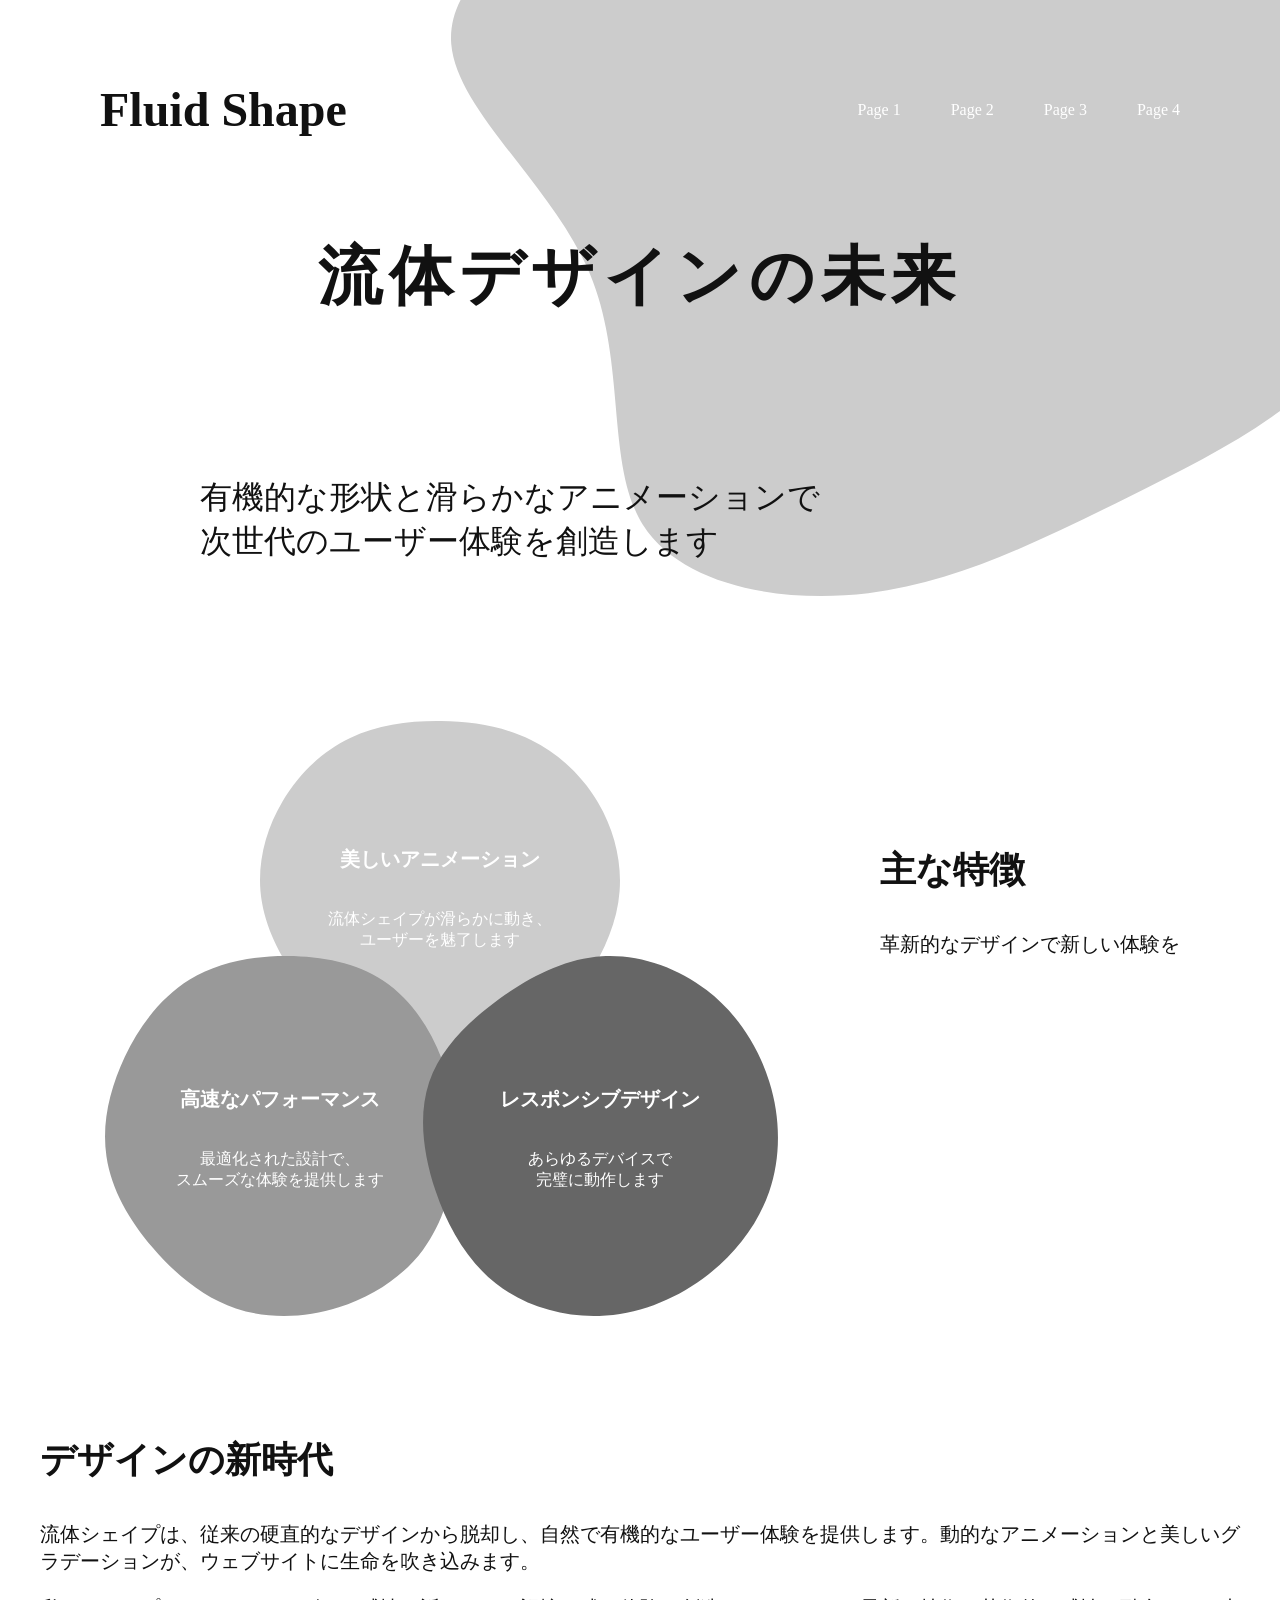
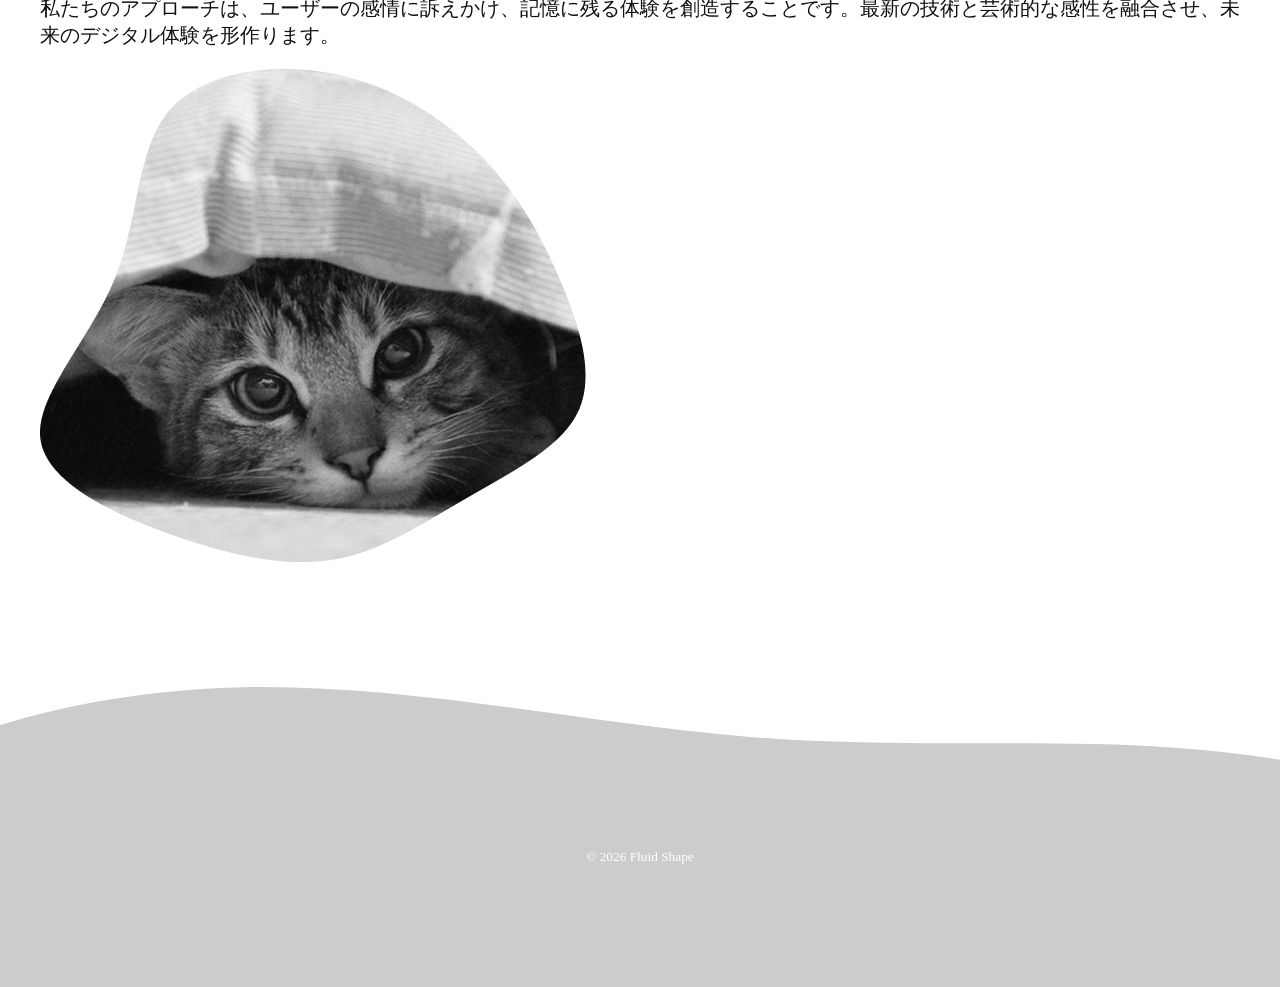
==== fluid-shape_custom/index.html @ 5879d37d "initial" ====
<!doctype html>
<html lang="ja">
<head>
  <meta charset="UTF-8" />
  <title>Fluid Shape</title>
  <link rel="stylesheet" href="style.css">
</head>

<body>
  <header>
    <div class="links">
      <h1 class="logo"><a href="#">Fluid Shape</a></h1>
      <nav>
        <a href="#">Page 1</a>
        <a href="#">Page 2</a>
        <a href="#">Page 3</a>
        <a href="#">Page 4</a>
      </nav>
    </div>
    <p class="main-copy">流体デザインの未来</p>
    <p class="sub-copy">
      有機的な形状と滑らかなアニメーションで<br>
      次世代のユーザー体験を創造します
    </p>
  </header>

  <main>
    <section class="feature">
      <div class="text-area">
        <h2>主な特徴</h2>
        <p>革新的なデザインで新しい体験を</p>
      </div>

      <div class="features">
        <div class="center">
          <div>
            <h3>美しいアニメーション</h3>
            <p>流体シェイプが滑らかに動き、<br>ユーザーを魅了します</p>
          </div>
        </div>
        <div class="left">
          <div>
            <h3>高速なパフォーマンス</h3>
            <p>最適化された設計で、<br>スムーズな体験を提供します</p>
          </div>
        </div>
        <div class="right">
          <div>
            <h3>レスポンシブデザイン</h3>
            <p>あらゆるデバイスで<br>完璧に動作します</p>
          </div>
        </div>
      </div>

    </section>

    <section class="new-era">
      <div class="text-area">
        <h2>デザインの新時代</h2>
        <p>流体シェイプは、従来の硬直的なデザインから脱却し、自然で有機的なユーザー体験を提供します。動的なアニメーションと美しいグラデーションが、ウェブサイトに生命を吹き込みます。</p>
        <p>私たちのアプローチは、ユーザーの感情に訴えかけ、記憶に残る体験を創造することです。最新の技術と芸術的な感性を融合させ、未来のデジタル体験を形作ります。</p>
      </div>
      <img src="img/cat.png" alt="猫">
    </section>
  </main>

  <footer>
    <small class="copyright">&copy; 2026 Fluid Shape</small>
  </footer>
</body>
</html>
---- fluid-shape_custom/style.css ----
@charset "utf-8";

* {
  box-sizing: border-box;
}

body {
  margin: 0;
  color: #111;
  font-size: 16px;
  min-width: 1200px
}

a {
  color: inherit;
  text-decoration: none;
}

header {
  height: 596px;
  display: flex;
  flex-direction: column;
  position: relative;
  background: url(img/header.svg) no-repeat top right/contain;
}

.links {
  width: 100%;
  display: flex;
  justify-content: space-between;
  align-items: center;
  padding: 50px 100px 0;
}

.links .logo {
  font-size: 48px;
}

.links nav {
  display: flex;
  gap: 50px;
}

.links nav a {
  color: #fff;
}

.main-copy {
  width: 100%;
  font-size: 64px;
  font-weight: 700;
  text-align: center;
  margin: 1em 0 0;
  letter-spacing: .1em;
}

.sub-copy {
  font-size: 32px;
  position: absolute;
  left: 200px;
  bottom: 0;
}

main {
  width: 1200px;
  margin: auto;
}

section {
  margin: 120px auto;
}

h2 {
  font-size: 36px;
  margin-bottom: 1em;
}

.text-area p {
  font-size: 20px;
}

.feature {
  display: flex;
  flex-direction: row-reverse;
  justify-content: center;
  gap: 100px;
}

.feature .text-area {
  margin-top: 100px;
}

.features {
  width: 680px;
  height: 600px;
  position: relative;
  text-align: center;
  color: #fff;
}

.features div {
  position: absolute;
  display: flex;
  flex-direction: column;
  justify-content: center;
  align-items: center;
  width: 360px;
  height: 360px;
}

.center {
  background: url(img/center.svg) center/contain no-repeat;
  top: 0;
  left: 50%;
  transform: translateX(-50%);
}

.left {
  background: url(img/left.svg) center/contain no-repeat;
  left: 0;
  bottom: 0;
}

.right {
  background: url(img/right.svg) center/contain no-repeat;
  right: 0;
  bottom: 0;
}

.features h3 {
  font-size: 20px;
  margin-bottom: 1em;
}

.section-2 {
  display: flex;
  align-items: center;
  justify-content: space-between;
}

.section-2 .text-area {
  width: 44%;
}


.section-2 img {
  width: 50%;
  height: auto;
}

footer {
  height: 300px;
  background: url(img/footer.svg) top center /cover no-repeat;
  display: flex;
  justify-content: center;
  align-items: center;
}

.copyright {
  color: #fff;
  margin-top: 40px;
}
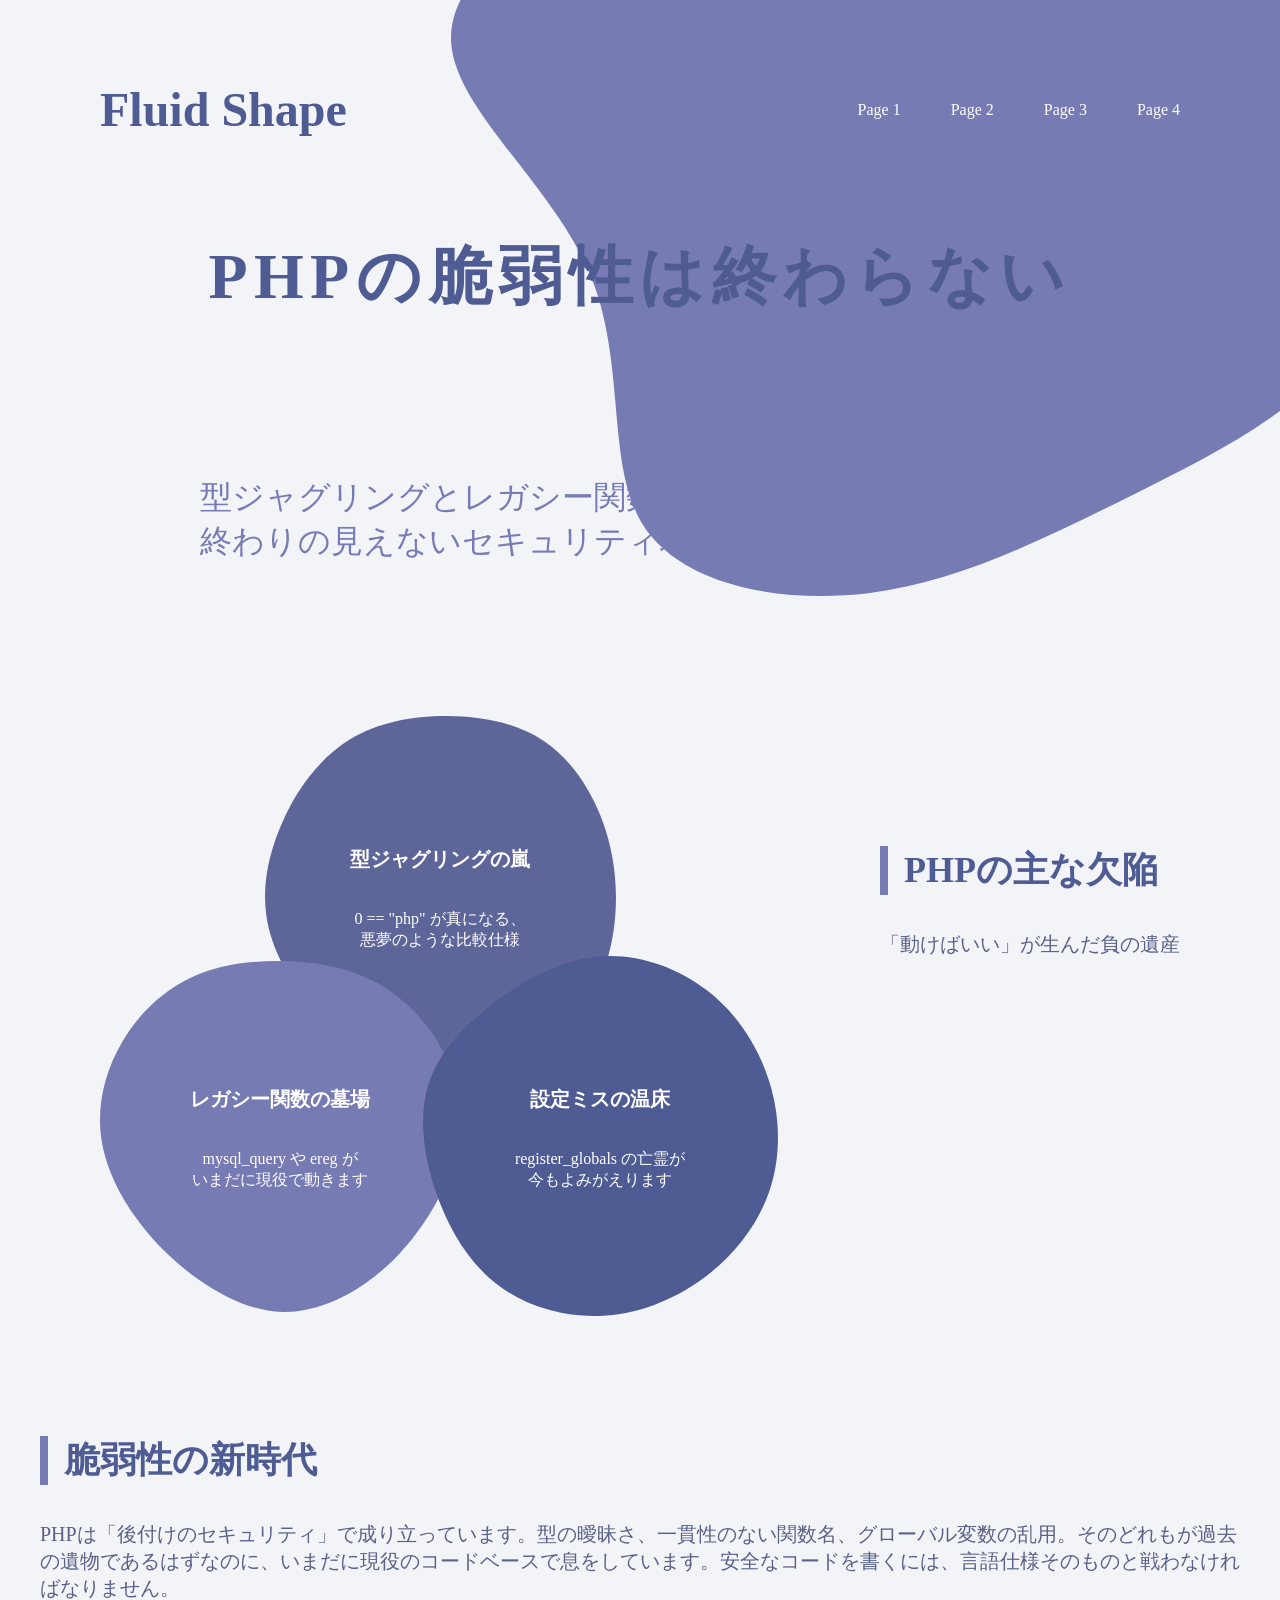
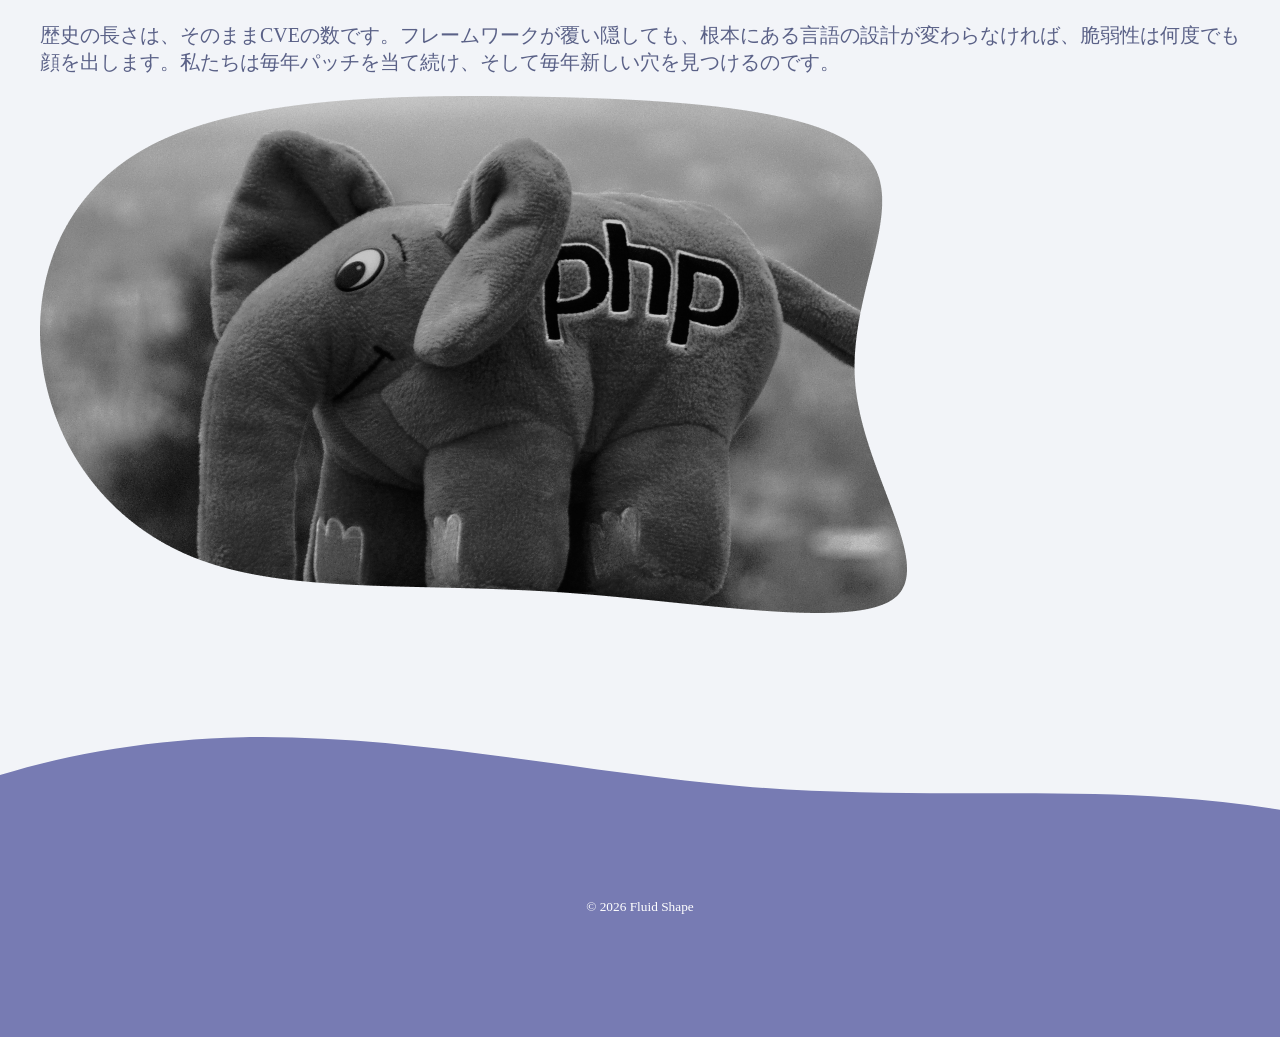
==== commit 49deea20: "custom" ====
--- a/fluid-shape_custom/index.html
+++ b/fluid-shape_custom/index.html
@@ -2,7 +2,7 @@
 <html lang="ja">
 <head>
   <meta charset="UTF-8" />
-  <title>Fluid Shape</title>
+  <title>PHPの脆弱性は終わらない</title>
   <link rel="stylesheet" href="style.css">
 </head>
 
@@ -17,37 +17,37 @@
         <a href="#">Page 4</a>
       </nav>
     </div>
-    <p class="main-copy">流体デザインの未来</p>
+    <p class="main-copy">PHPの脆弱性は終わらない</p>
     <p class="sub-copy">
-      有機的な形状と滑らかなアニメーションで<br>
-      次世代のユーザー体験を創造します
+      型ジャグリングとレガシー関数が織りなす<br>
+      終わりの見えないセキュリティ地獄へようこそ
     </p>
   </header>
 
   <main>
     <section class="feature">
       <div class="text-area">
-        <h2>主な特徴</h2>
-        <p>革新的なデザインで新しい体験を</p>
+        <h2>PHPの主な欠陥</h2>
+        <p>「動けばいい」が生んだ負の遺産</p>
       </div>
 
       <div class="features">
         <div class="center">
           <div>
-            <h3>美しいアニメーション</h3>
-            <p>流体シェイプが滑らかに動き、<br>ユーザーを魅了します</p>
+            <h3>型ジャグリングの嵐</h3>
+            <p>0 == "php" が真になる、<br>悪夢のような比較仕様</p>
           </div>
         </div>
         <div class="left">
           <div>
-            <h3>高速なパフォーマンス</h3>
-            <p>最適化された設計で、<br>スムーズな体験を提供します</p>
+            <h3>レガシー関数の墓場</h3>
+            <p>mysql_query や ereg が<br>いまだに現役で動きます</p>
           </div>
         </div>
         <div class="right">
           <div>
-            <h3>レスポンシブデザイン</h3>
-            <p>あらゆるデバイスで<br>完璧に動作します</p>
+            <h3>設定ミスの温床</h3>
+            <p>register_globals の亡霊が<br>今もよみがえります</p>
           </div>
         </div>
       </div>
@@ -56,11 +56,11 @@
 
     <section class="new-era">
       <div class="text-area">
-        <h2>デザインの新時代</h2>
-        <p>流体シェイプは、従来の硬直的なデザインから脱却し、自然で有機的なユーザー体験を提供します。動的なアニメーションと美しいグラデーションが、ウェブサイトに生命を吹き込みます。</p>
-        <p>私たちのアプローチは、ユーザーの感情に訴えかけ、記憶に残る体験を創造することです。最新の技術と芸術的な感性を融合させ、未来のデジタル体験を形作ります。</p>
+        <h2>脆弱性の新時代</h2>
+        <p>PHPは「後付けのセキュリティ」で成り立っています。型の曖昧さ、一貫性のない関数名、グローバル変数の乱用。そのどれもが過去の遺物であるはずなのに、いまだに現役のコードベースで息をしています。安全なコードを書くには、言語仕様そのものと戦わなければなりません。</p>
+        <p>歴史の長さは、そのままCVEの数です。フレームワークが覆い隠しても、根本にある言語の設計が変わらなければ、脆弱性は何度でも顔を出します。私たちは毎年パッチを当て続け、そして毎年新しい穴を見つけるのです。</p>
       </div>
-      <img src="img/cat.png" alt="猫">
+      <img src="img/ohmygod.png" alt="像">
     </section>
   </main>
 
--- a/fluid-shape_custom/style.css
+++ b/fluid-shape_custom/style.css
@@ -6,7 +6,8 @@
 
 body {
   margin: 0;
-  color: #111;
+  color: #4F5B93;
+  background: #F2F4F8;
   font-size: 16px;
   min-width: 1200px
 }
@@ -34,6 +35,7 @@
 
 .links .logo {
   font-size: 48px;
+  color: #4F5B93;
 }
 
 .links nav {
@@ -45,6 +47,10 @@
   color: #fff;
 }
 
+.links nav a:hover {
+  color: #D9DEFA;
+}
+
 .main-copy {
   width: 100%;
   font-size: 64px;
@@ -52,6 +58,7 @@
   text-align: center;
   margin: 1em 0 0;
   letter-spacing: .1em;
+  color: #4F5B93;
 }
 
 .sub-copy {
@@ -59,6 +66,7 @@
   position: absolute;
   left: 200px;
   bottom: 0;
+  color: #777BB4;
 }
 
 main {
@@ -73,10 +81,14 @@
 h2 {
   font-size: 36px;
   margin-bottom: 1em;
+  color: #4F5B93;
+  padding-left: 16px;
+  border-left: 8px solid #777BB4;
 }
 
 .text-area p {
   font-size: 20px;
+  color: #5A6187;
 }
 
 .feature {
@@ -109,14 +121,14 @@
 }
 
 .center {
-  background: url(img/center.svg) center/contain no-repeat;
+  background: url(img/left.svg) center/contain no-repeat;
   top: 0;
   left: 50%;
   transform: translateX(-50%);
 }
 
 .left {
-  background: url(img/left.svg) center/contain no-repeat;
+  background: url(img/center.svg) center/contain no-repeat;
   left: 0;
   bottom: 0;
 }
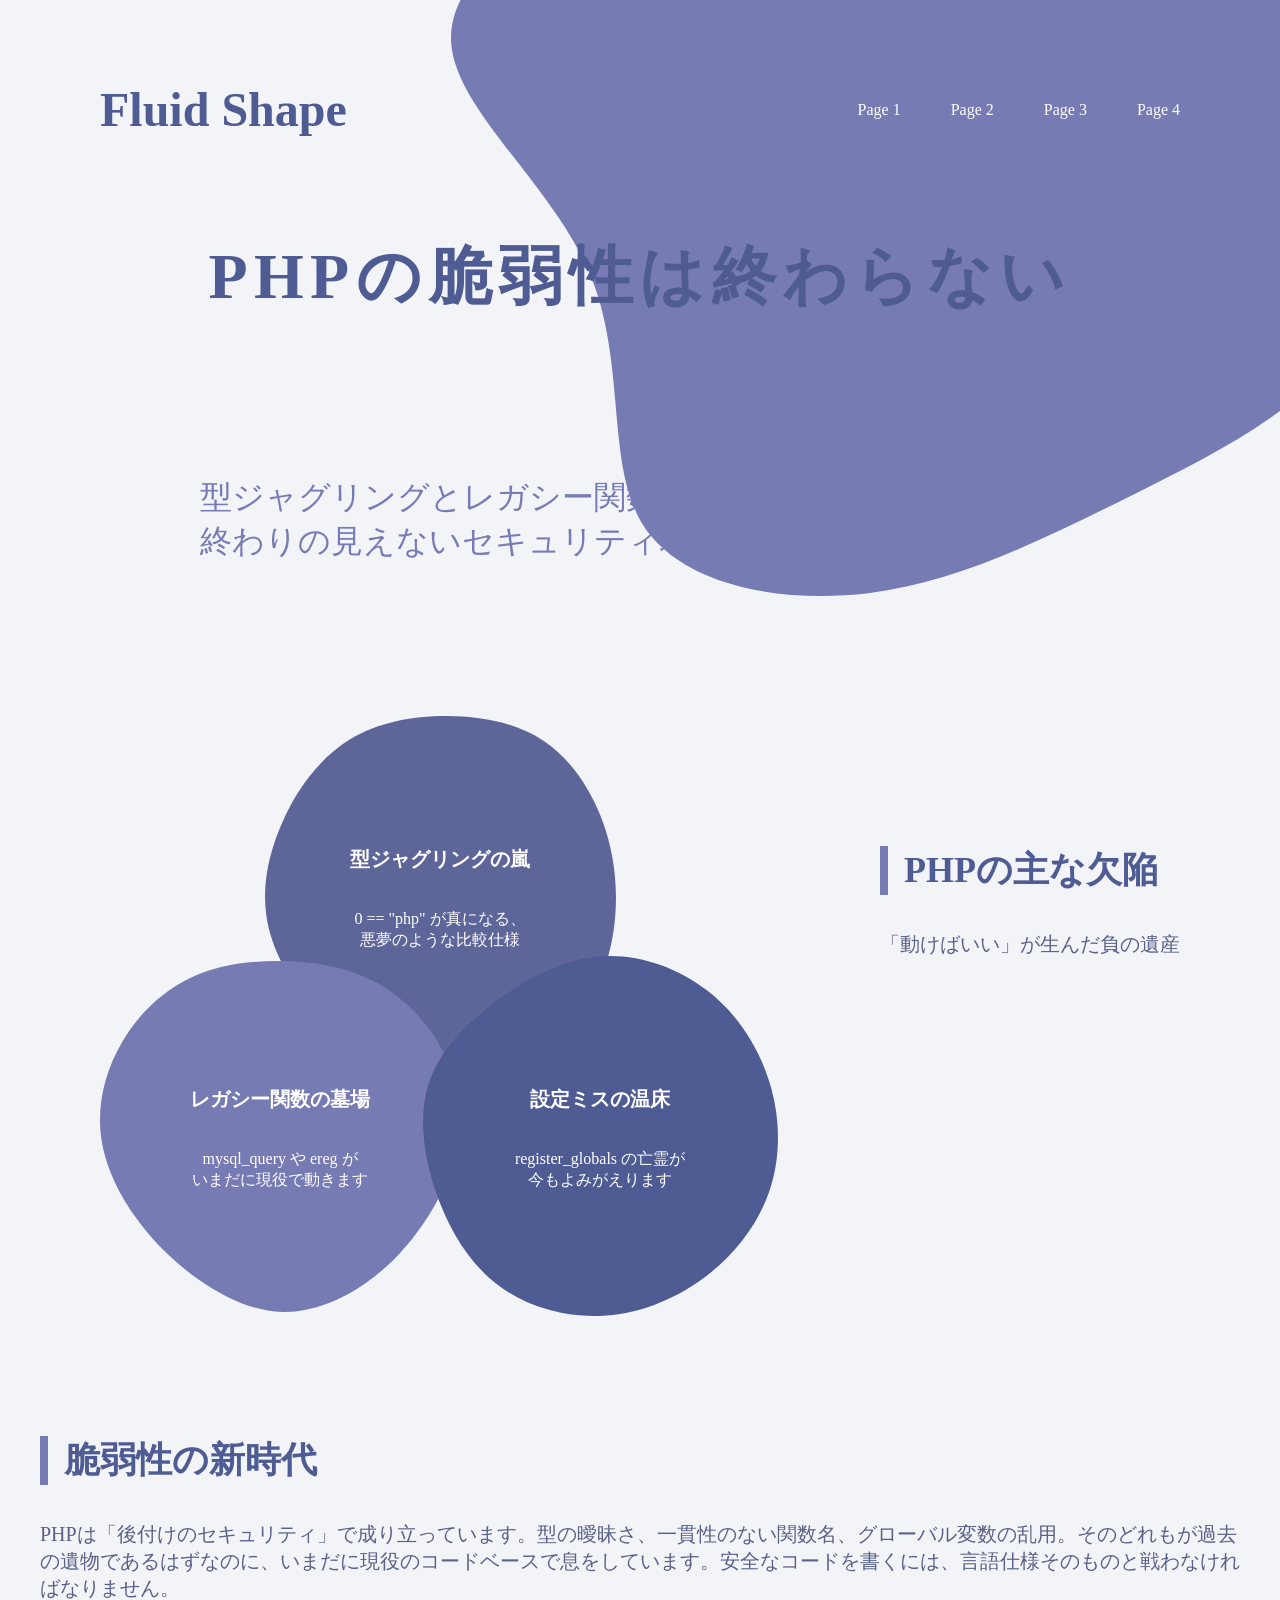
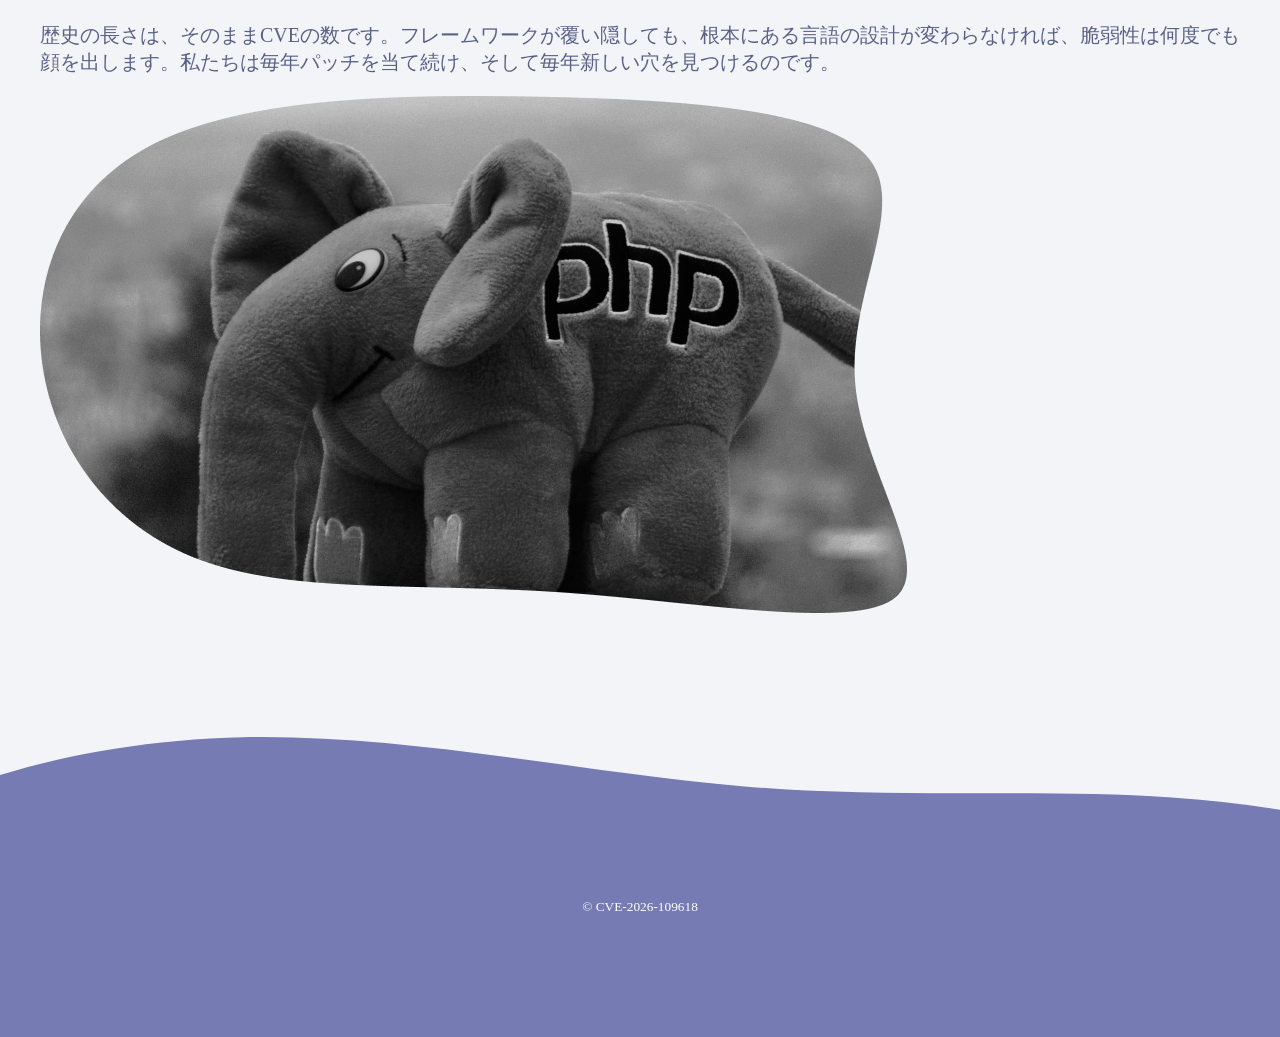
==== commit e0ea60ed: "copyright" ====
--- a/fluid-shape_custom/index.html
+++ b/fluid-shape_custom/index.html
@@ -65,7 +65,7 @@
   </main>
 
   <footer>
-    <small class="copyright">&copy; 2026 Fluid Shape</small>
+    <small class="copyright">&copy; CVE-2026-109618</small>
   </footer>
 </body>
 </html>
